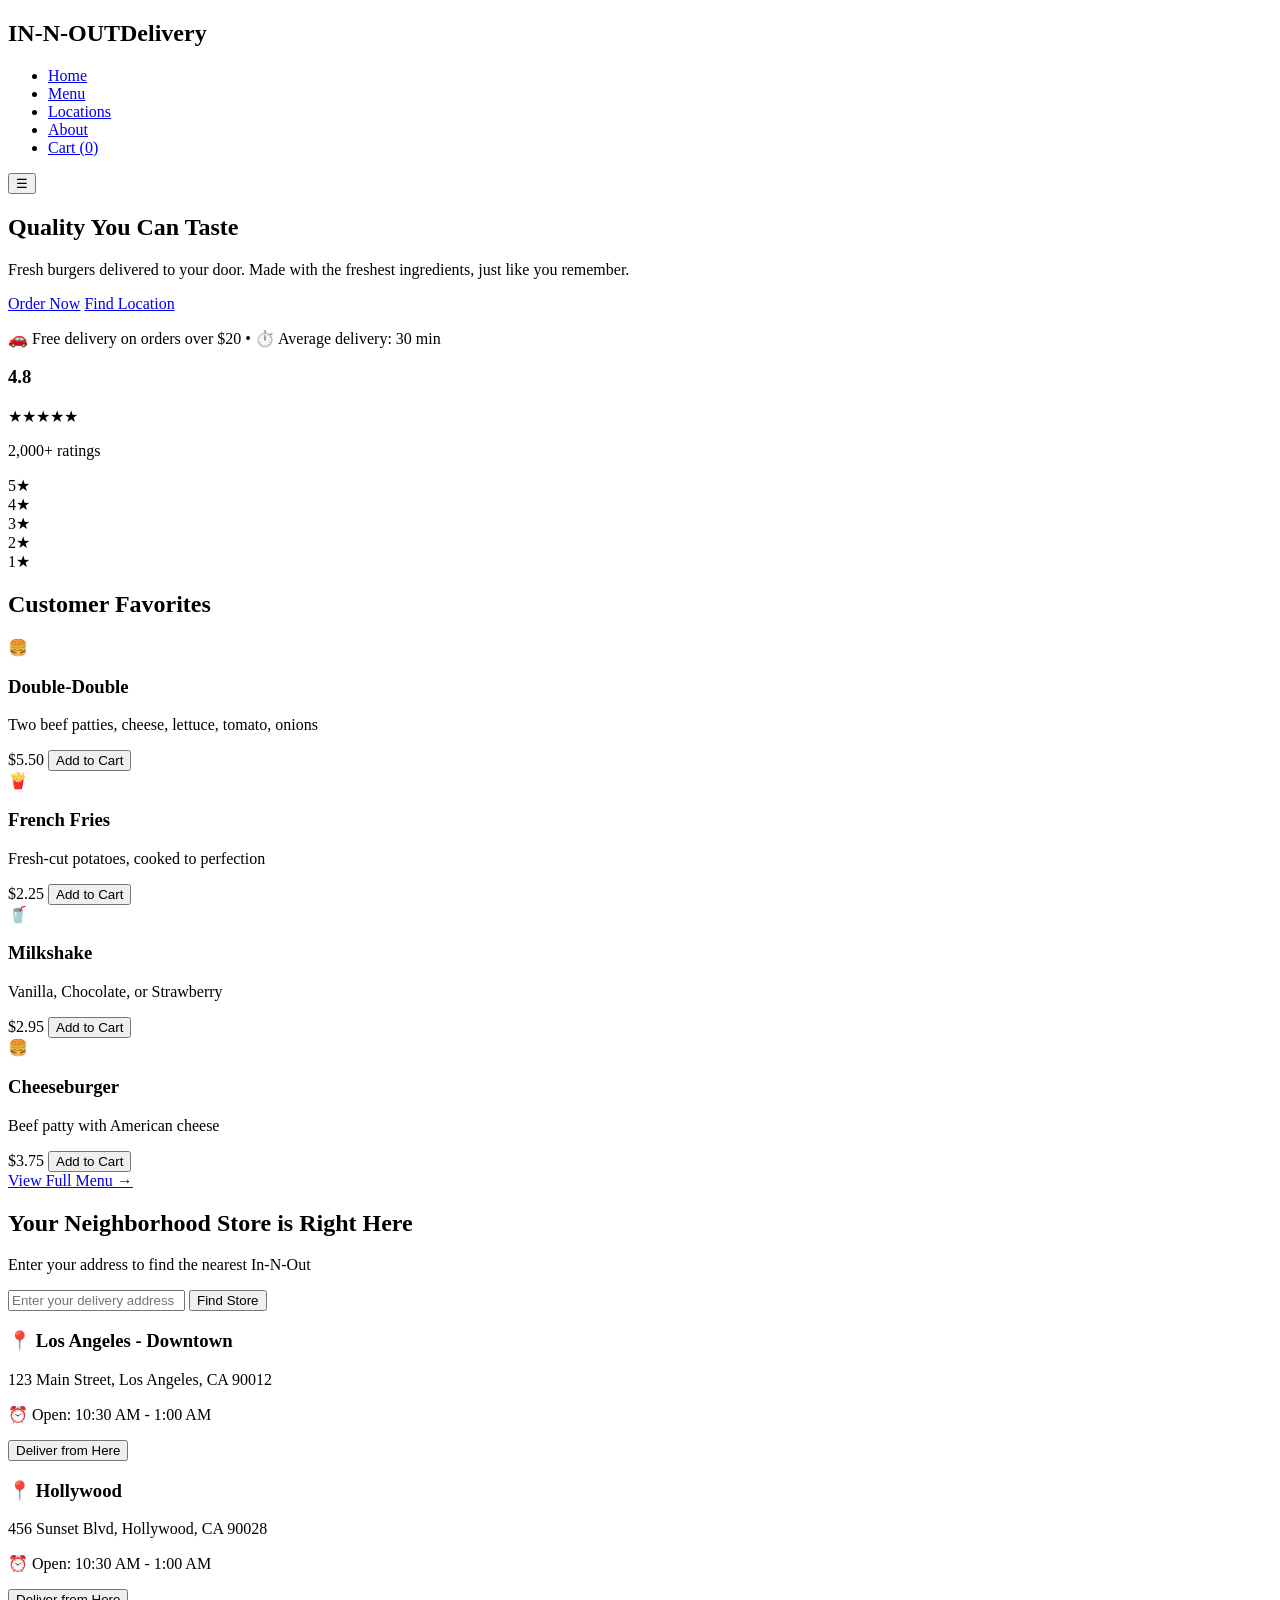
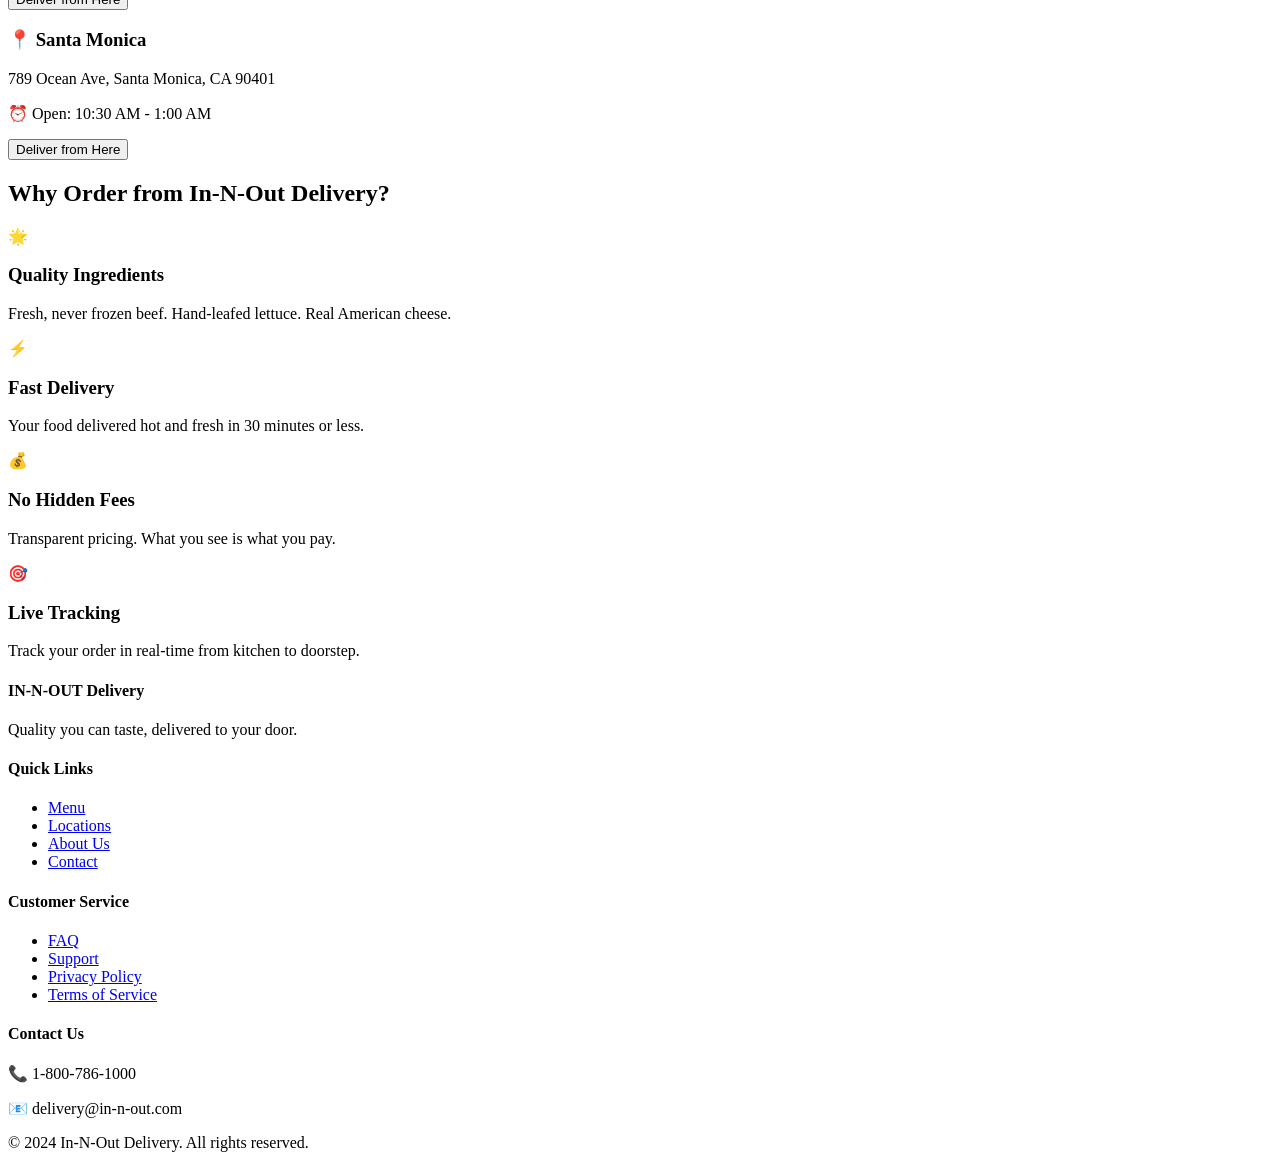
==== index.html @ 762451ea "Create index.html" ====
<!DOCTYPE html>
<html lang="en">
<head>
    <meta charset="UTF-8">
    <meta name="viewport" content="width=device-width, initial-scale=1.0">
    <title>In-N-Out Delivery - Fresh Food Delivered</title>
    <link rel="stylesheet" href="css/style.css">
</head>
<body>
    <!-- Header -->
    <header>
        <nav class="navbar">
            <div class="container">
                <div class="logo">
                    <h1>IN-N-OUT<span class="delivery-text">Delivery</span></h1>
                </div>
                <ul class="nav-links">
                    <li><a href="index.html">Home</a></li>
                    <li><a href="menu.html">Menu</a></li>
                    <li><a href="#locations">Locations</a></li>
                    <li><a href="#about">About</a></li>
                    <li><a href="cart.html" class="cart-btn">Cart (<span id="cart-count">0</span>)</a></li>
                </ul>
                <button class="mobile-menu-btn">☰</button>
            </div>
        </nav>
    </header>

    <!-- Hero Section -->
    <section class="hero">
        <div class="container">
            <div class="hero-content">
                <h2 class="hero-title">Quality You Can <span class="highlight">Taste</span></h2>
                <p class="hero-subtitle">Fresh burgers delivered to your door. Made with the freshest ingredients, just like you remember.</p>
                <div class="hero-buttons">
                    <a href="menu.html" class="btn btn-primary">Order Now</a>
                    <a href="#locations" class="btn btn-secondary">Find Location</a>
                </div>
                <div class="delivery-info">
                    <p>🚗 Free delivery on orders over $20 • ⏱️ Average delivery: 30 min</p>
                </div>
            </div>
        </div>
    </section>

    <!-- Rating Section -->
    <section class="rating-section">
        <div class="container">
            <div class="rating-card">
                <div class="rating-score">
                    <h3>4.8</h3>
                    <div class="stars">★★★★★</div>
                    <p>2,000+ ratings</p>
                </div>
                <div class="rating-bars">
                    <div class="bar-item">
                        <span>5★</span>
                        <div class="bar"><div class="fill" style="width: 85%"></div></div>
                    </div>
                    <div class="bar-item">
                        <span>4★</span>
                        <div class="bar"><div class="fill" style="width: 10%"></div></div>
                    </div>
                    <div class="bar-item">
                        <span>3★</span>
                        <div class="bar"><div class="fill" style="width: 3%"></div></div>
                    </div>
                    <div class="bar-item">
                        <span>2★</span>
                        <div class="bar"><div class="fill" style="width: 1%"></div></div>
                    </div>
                    <div class="bar-item">
                        <span>1★</span>
                        <div class="bar"><div class="fill" style="width: 1%"></div></div>
                    </div>
                </div>
            </div>
        </div>
    </section>

    <!-- Popular Items -->
    <section class="popular-items">
        <div class="container">
            <h2>Customer Favorites</h2>
            <div class="items-grid">
                <div class="item-card">
                    <div class="item-image">🍔</div>
                    <h3>Double-Double</h3>
                    <p>Two beef patties, cheese, lettuce, tomato, onions</p>
                    <div class="item-footer">
                        <span class="price">$5.50</span>
                        <button class="add-btn" onclick="addToCart('Double-Double', 5.50)">Add to Cart</button>
                    </div>
                </div>
                <div class="item-card">
                    <div class="item-image">🍟</div>
                    <h3>French Fries</h3>
                    <p>Fresh-cut potatoes, cooked to perfection</p>
                    <div class="item-footer">
                        <span class="price">$2.25</span>
                        <button class="add-btn" onclick="addToCart('French Fries', 2.25)">Add to Cart</button>
                    </div>
                </div>
                <div class="item-card">
                    <div class="item-image">🥤</div>
                    <h3>Milkshake</h3>
                    <p>Vanilla, Chocolate, or Strawberry</p>
                    <div class="item-footer">
                        <span class="price">$2.95</span>
                        <button class="add-btn" onclick="addToCart('Milkshake', 2.95)">Add to Cart</button>
                    </div>
                </div>
                <div class="item-card">
                    <div class="item-image">🍔</div>
                    <h3>Cheeseburger</h3>
                    <p>Beef patty with American cheese</p>
                    <div class="item-footer">
                        <span class="price">$3.75</span>
                        <button class="add-btn" onclick="addToCart('Cheeseburger', 3.75)">Add to Cart</button>
                    </div>
                </div>
            </div>
            <div class="view-all">
                <a href="menu.html" class="btn btn-secondary">View Full Menu →</a>
            </div>
        </div>
    </section>

    <!-- Locations Section -->
    <section id="locations" class="locations-section">
        <div class="container">
            <h2>Your Neighborhood Store is Right Here</h2>
            <p class="section-subtitle">Enter your address to find the nearest In-N-Out</p>
            <div class="location-search">
                <input type="text" placeholder="Enter your delivery address" class="location-input">
                <button class="btn btn-primary">Find Store</button>
            </div>
            <div class="location-grid">
                <div class="location-card">
                    <h3>📍 Los Angeles - Downtown</h3>
                    <p>123 Main Street, Los Angeles, CA 90012</p>
                    <p>⏰ Open: 10:30 AM - 1:00 AM</p>
                    <button class="btn-outline">Deliver from Here</button>
                </div>
                <div class="location-card">
                    <h3>📍 Hollywood</h3>
                    <p>456 Sunset Blvd, Hollywood, CA 90028</p>
                    <p>⏰ Open: 10:30 AM - 1:00 AM</p>
                    <button class="btn-outline">Deliver from Here</button>
                </div>
                <div class="location-card">
                    <h3>📍 Santa Monica</h3>
                    <p>789 Ocean Ave, Santa Monica, CA 90401</p>
                    <p>⏰ Open: 10:30 AM - 1:00 AM</p>
                    <button class="btn-outline">Deliver from Here</button>
                </div>
            </div>
        </div>
    </section>

    <!-- Why Choose Us -->
    <section class="why-section">
        <div class="container">
            <h2>Why Order from In-N-Out Delivery?</h2>
            <div class="features-grid">
                <div class="feature">
                    <div class="feature-icon">🌟</div>
                    <h3>Quality Ingredients</h3>
                    <p>Fresh, never frozen beef. Hand-leafed lettuce. Real American cheese.</p>
                </div>
                <div class="feature">
                    <div class="feature-icon">⚡</div>
                    <h3>Fast Delivery</h3>
                    <p>Your food delivered hot and fresh in 30 minutes or less.</p>
                </div>
                <div class="feature">
                    <div class="feature-icon">💰</div>
                    <h3>No Hidden Fees</h3>
                    <p>Transparent pricing. What you see is what you pay.</p>
                </div>
                <div class="feature">
                    <div class="feature-icon">🎯</div>
                    <h3>Live Tracking</h3>
                    <p>Track your order in real-time from kitchen to doorstep.</p>
                </div>
            </div>
        </div>
    </section>

    <!-- Footer -->
    <footer>
        <div class="container">
            <div class="footer-content">
                <div class="footer-section">
                    <h4>IN-N-OUT Delivery</h4>
                    <p>Quality you can taste, delivered to your door.</p>
                </div>
                <div class="footer-section">
                    <h4>Quick Links</h4>
                    <ul>
                        <li><a href="menu.html">Menu</a></li>
                        <li><a href="#locations">Locations</a></li>
                        <li><a href="#about">About Us</a></li>
                        <li><a href="#contact">Contact</a></li>
                    </ul>
                </div>
                <div class="footer-section">
                    <h4>Customer Service</h4>
                    <ul>
                        <li><a href="#faq">FAQ</a></li>
                        <li><a href="#support">Support</a></li>
                        <li><a href="#privacy">Privacy Policy</a></li>
                        <li><a href="#terms">Terms of Service</a></li>
                    </ul>
                </div>
                <div class="footer-section">
                    <h4>Contact Us</h4>
                    <p>📞 1-800-786-1000</p>
                    <p>📧 delivery@in-n-out.com</p>
                </div>
            </div>
            <div class="footer-bottom">
                <p>&copy; 2024 In-N-Out Delivery. All rights reserved.</p>
            </div>
        </div>
    </footer>

    <script src="js/script.js"></script>
</body>
</html>
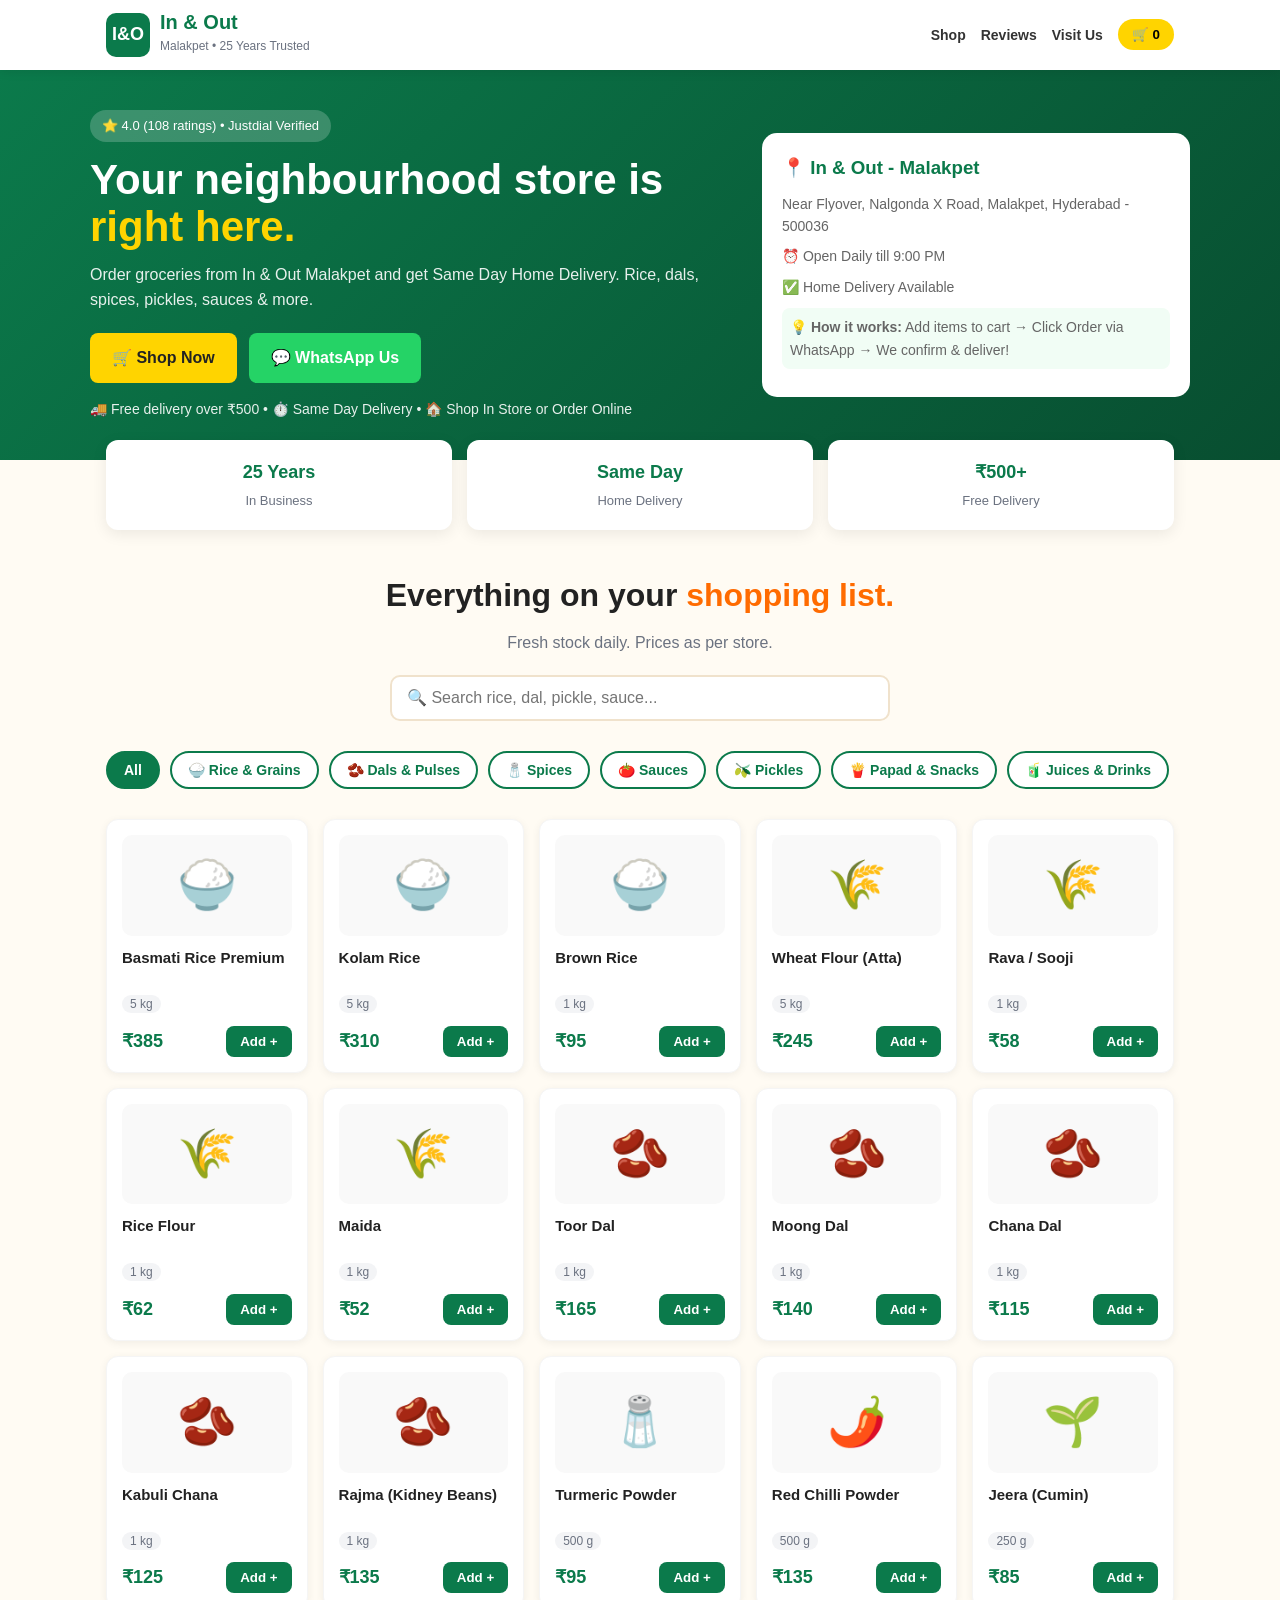
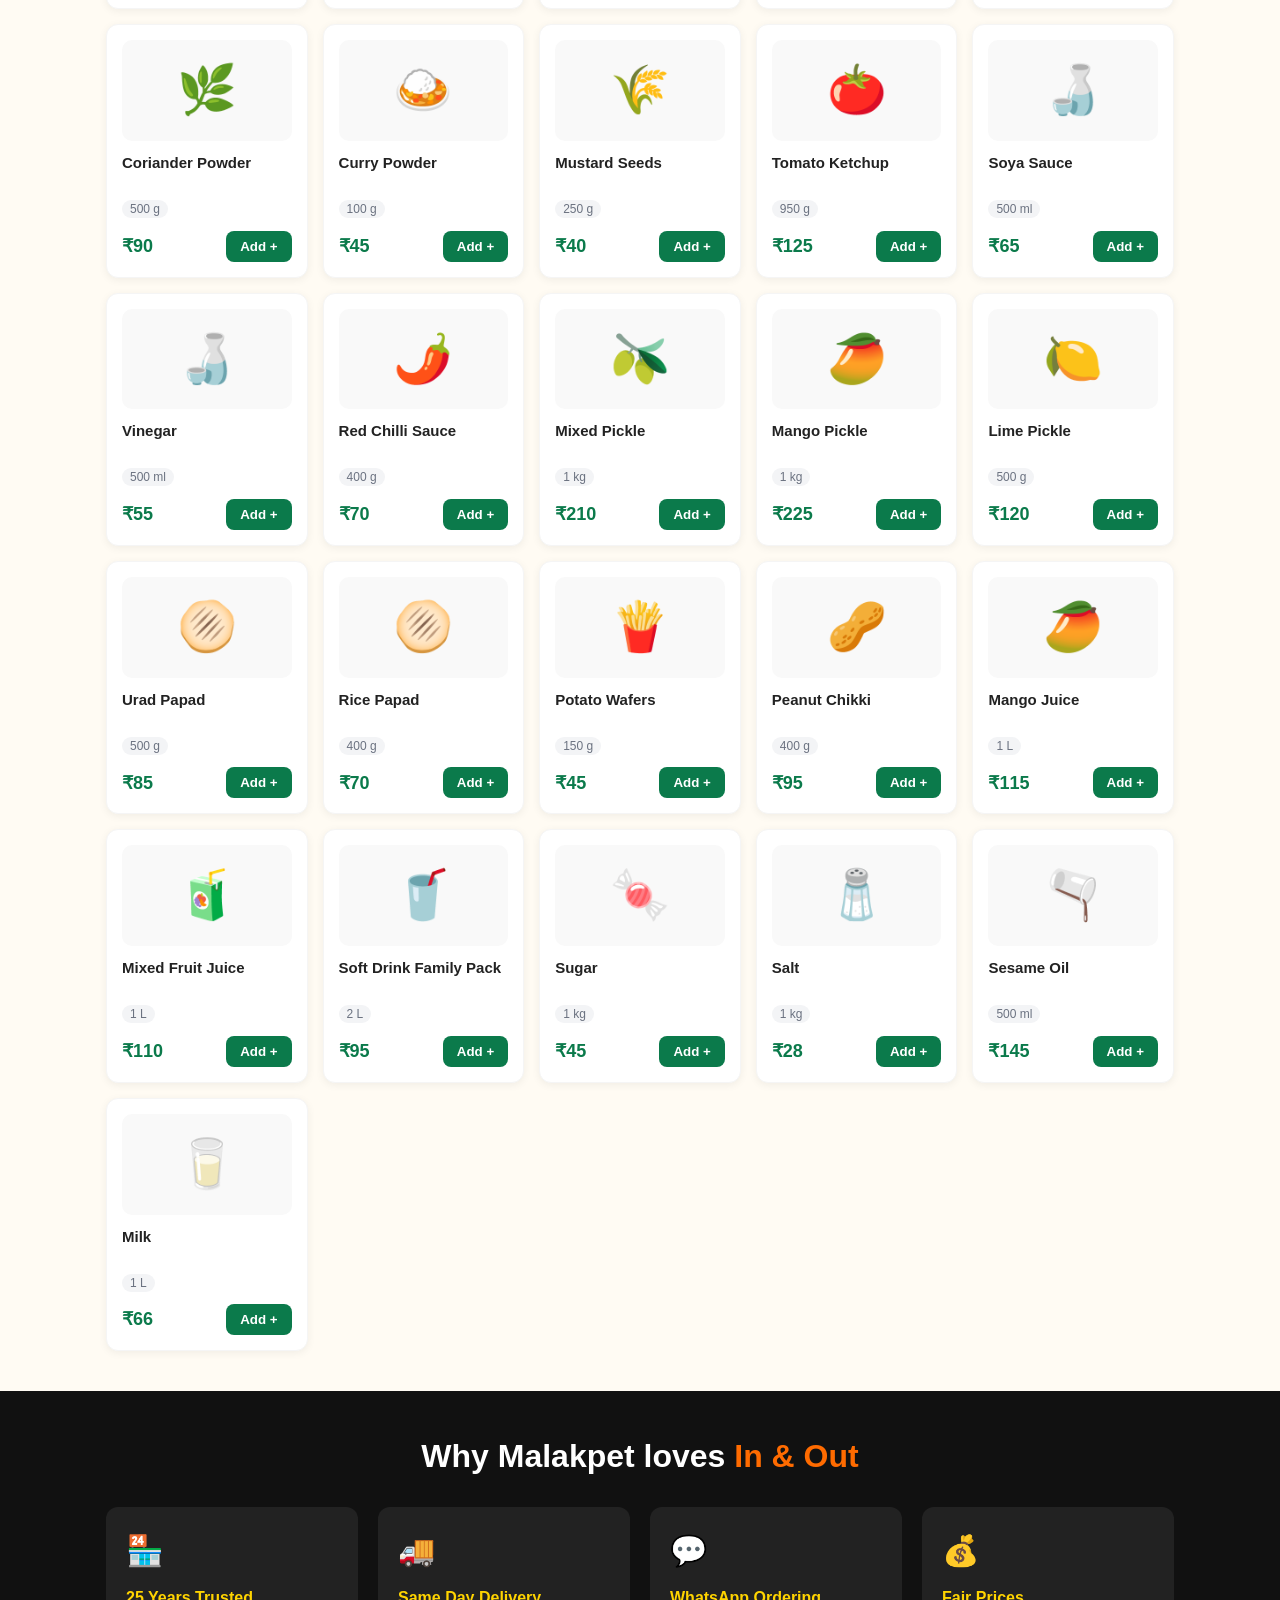
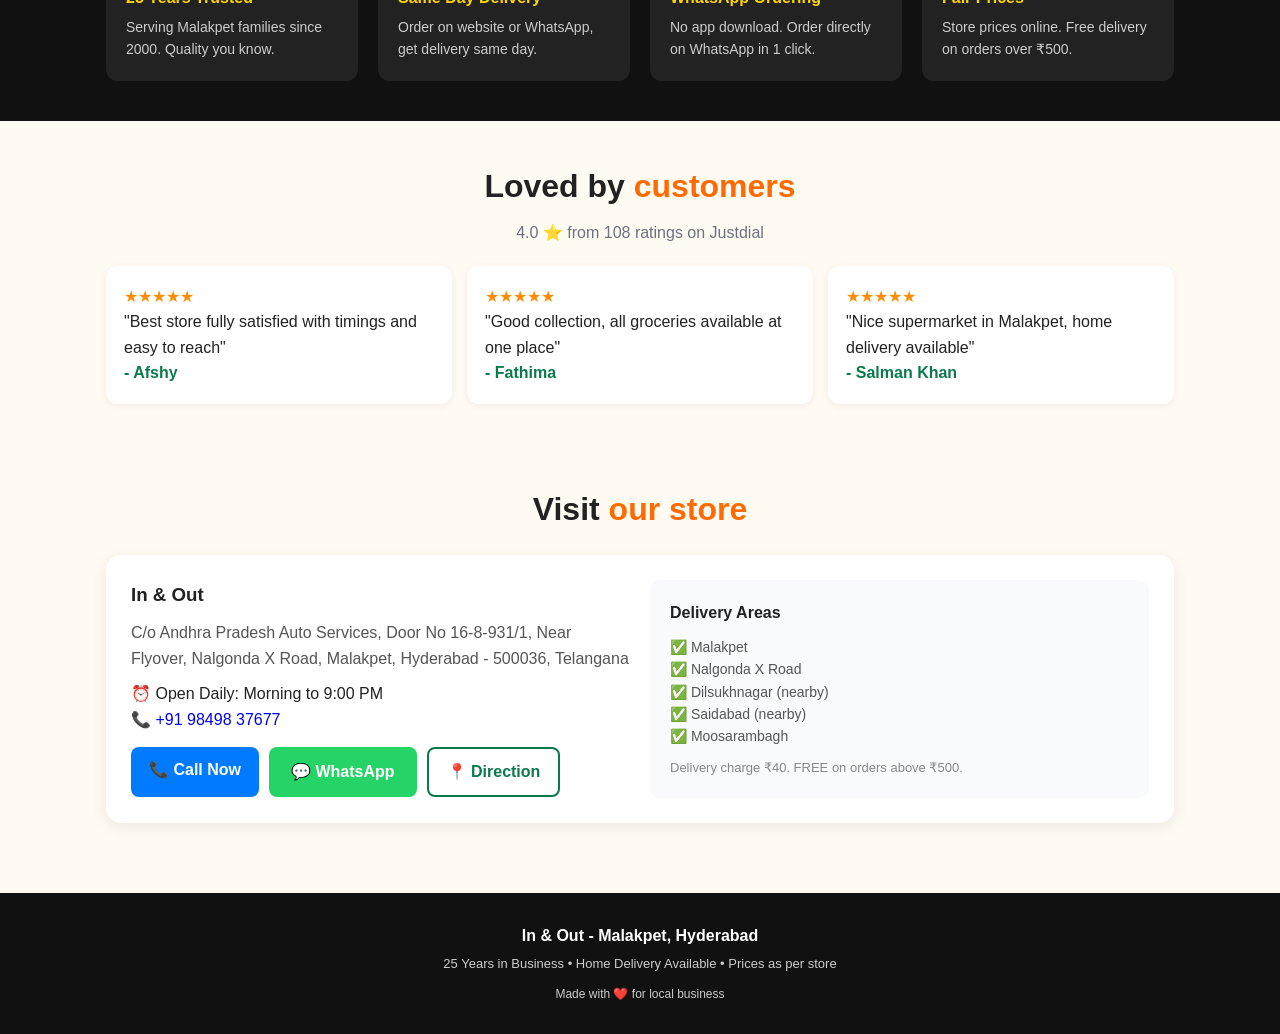
==== commit bea553ba: "Update index.html" ====
--- a/index.html
+++ b/index.html
@@ -1,230 +1,345 @@
 <!DOCTYPE html>
 <html lang="en">
 <head>
-    <meta charset="UTF-8">
-    <meta name="viewport" content="width=device-width, initial-scale=1.0">
-    <title>In-N-Out Delivery - Fresh Food Delivered</title>
-    <link rel="stylesheet" href="css/style.css">
+<meta charset="UTF-8" />
+<meta name="viewport" content="width=device-width, initial-scale=1.0"/>
+<title>In & Out | Malakpet Hyderabad - Grocery Home Delivery</title>
+<meta name="description" content="In & Out Malakpet - 25 Years Trusted Supermarket. Order Rice, Dals, Spices, Pickles online with Same Day Home Delivery."/>
+<style>
+:root{--green:#0B7A4B;--dark:#084e30;--orange:#FF6B00;--bg:#FFFBF3;--muted:#6b7280;--border:#f0e2cc}
+*{margin:0;padding:0;box-sizing:border-box}
+body{font-family:-apple-system,BlinkMacSystemFont,'Segoe UI',Roboto,Arial,sans-serif;background:var(--bg);color:#222;line-height:1.6}
+a{text-decoration:none}
+header{background:#fff;position:sticky;top:0;z-index:100;box-shadow:0 2px 10px rgba(0,0,0,0.08)}
+.nav{max-width:1100px;margin:auto;padding:12px 16px;display:flex;justify-content:space-between;align-items:center}
+.logo{display:flex;align-items:center;gap:10px}
+.logo-icon{background:var(--green);color:#fff;font-weight:800;width:44px;height:44px;border-radius:10px;display:flex;align-items:center;justify-content:center;font-size:18px}
+.logo h1{font-size:20px;color:var(--green);line-height:1}
+.logo span{font-size:12px;color:var(--muted)}
+.nav-links{display:flex;gap:15px;align-items:center}
+.nav-links a{color:#333;font-weight:600;font-size:14px}
+.cart-top-btn{background:#FFD400;border:none;padding:8px 14px;border-radius:20px;font-weight:700;cursor:pointer}
+.hero{background:linear-gradient(135deg,#0B7A4B 0%,#084e30 100%);color:#fff;padding:40px 16px}
+.hero-inner{max-width:1100px;margin:auto;display:grid;grid-template-columns:1.2fr .8fr;gap:30px;align-items:center}
+.badge{background:rgba(255,255,255,0.2);display:inline-block;padding:6px 12px;border-radius:20px;font-size:13px;margin-bottom:15px}
+.hero h2{font-size:42px;line-height:1.1;margin-bottom:12px}
+.hero h2 span{color:#FFD400}
+.hero p{opacity:0.9;margin-bottom:20px}
+.hero-btns{display:flex;gap:12px;flex-wrap:wrap;margin-bottom:15px}
+.btn-primary{background:#FFD400;color:#222;padding:12px 22px;border-radius:8px;font-weight:800}
+.btn-whatsapp{background:#25D366;color:#fff;padding:12px 22px;border-radius:8px;font-weight:800}
+.hero-info{font-size:14px;opacity:0.9}
+.hero-card{background:#fff;color:#222;border-radius:15px;padding:20px}
+.hero-card h3{color:var(--green);margin-bottom:10px}
+.hero-card p{font-size:14px;color:#555;margin-bottom:8px}
+.trust{max-width:1100px;margin:-20px auto 0;padding:0 16px;display:grid;grid-template-columns:repeat(3,1fr);gap:15px;position:relative;z-index:2}
+.trust-card{background:#fff;border-radius:12px;padding:18px;text-align:center;box-shadow:0 4px 15px rgba(0,0,0,0.08)}
+.trust-card b{display:block;font-size:18px;color:var(--green)}
+.trust-card span{font-size:13px;color:var(--muted)}
+section{max-width:1100px;margin:auto;padding:40px 16px}
+.shop h2,.sec-title{font-size:32px;text-align:center;margin-bottom:8px}
+.shop h2 span,.sec-title span{color:var(--orange)}
+.sub{text-align:center;color:var(--muted);margin-bottom:20px}
+.search-box{max-width:500px;margin:0 auto 20px;display:flex}
+.search-box input{flex:1;padding:12px 15px;border:2px solid var(--border);border-radius:10px;font-size:16px;outline:none}
+.search-box input:focus{border-color:var(--green)}
+.cat-pills{display:flex;gap:10px;overflow-x:auto;padding:10px 0;margin-bottom:20px}
+.pill{white-space:nowrap;padding:9px 16px;border:2px solid var(--green);background:#fff;color:var(--green);border-radius:25px;font-weight:700;font-size:14px;cursor:pointer}
+.pill.active,.pill:hover{background:var(--green);color:#fff}
+#product-grid{display:grid;grid-template-columns:repeat(auto-fill,minmax(200px,1fr));gap:15px}
+.product{background:#fff;border-radius:12px;padding:15px;box-shadow:0 2px 8px rgba(0,0,0,0.06);border:1px solid #f5f5f5}
+.p-emoji{font-size:48px;text-align:center;background:#f9f9f9;border-radius:10px;padding:12px;margin-bottom:10px}
+.product h4{font-size:15px;min-height:44px}
+.p-unit{font-size:12px;color:var(--muted);background:#f3f4f6;padding:2px 8px;border-radius:10px}
+.p-row{display:flex;justify-content:space-between;align-items:center;margin-top:10px}
+.p-price{font-size:18px;font-weight:800;color:var(--green)}
+.add-btn{background:var(--green);color:#fff;border:none;padding:8px 14px;border-radius:8px;font-weight:700;cursor:pointer}
+.qty-box{display:flex;align-items:center;gap:8px;background:#f0fdf4;border:1px solid var(--green);border-radius:8px;padding:4px}
+.qty-box button{background:var(--green);color:#fff;border:none;width:26px;height:26px;border-radius:6px;font-weight:800;cursor:pointer}
+.why{background:#111;color:#fff;max-width:100%}
+.why-inner{max-width:1100px;margin:auto;padding:40px 16px}
+.why-grid{display:grid;grid-template-columns:repeat(auto-fit,minmax(220px,1fr));gap:20px;margin-top:25px}
+.why-card{background:#222;border-radius:12px;padding:20px}
+.why-card h4{color:#FFD400;margin:10px 0 5px}
+.why-card p{font-size:14px;color:#ccc}
+.reviews-grid{display:grid;grid-template-columns:repeat(auto-fit,minmax(250px,1fr));gap:15px;margin-top:20px}
+.review{background:#fff;border-radius:12px;padding:18px;box-shadow:0 2px 8px rgba(0,0,0,0.06)}
+.review b{color:var(--green)}
+.stars{color:#FF8C00}
+.visit-box{background:#fff;border-radius:15px;padding:25px;box-shadow:0 4px 15px rgba(0,0,0,0.08);display:grid;grid-template-columns:1fr 1fr;gap:20px}
+.visit-btns{display:flex;gap:10px;flex-wrap:wrap;margin-top:15px}
+.btn-call{background:#007bff;color:#fff;padding:10px 18px;border-radius:8px;font-weight:700}
+.btn-dir{background:#fff;border:2px solid var(--green);color:var(--green);padding:10px 18px;border-radius:8px;font-weight:700}
+footer{background:#111;color:#ccc;padding:30px 16px;text-align:center;margin-top:30px}
+#cart-bar{position:fixed;bottom:15px;left:15px;right:15px;max-width:600px;margin:auto;background:var(--orange);color:#fff;padding:14px 20px;border-radius:12px;display:none;justify-content:space-between;align-items:center;font-weight:800;box-shadow:0 6px 20px rgba(0,0,0,0.3);cursor:pointer;z-index:200}
+#cart-overlay{display:none;position:fixed;top:0;left:0;right:0;bottom:0;background:rgba(0,0,0,0.6);z-index:300;justify-content:center;align-items:center;padding:15px}
+.cart-modal{background:#fff;border-radius:15px;max-width:500px;width:100%;max-height:90vh;overflow-y:auto;padding:20px}
+.cart-modal h3{display:flex;justify-content:space-between;align-items:center;margin-bottom:15px}
+.close-btn{background:#f3f4f6;border:none;width:30px;height:30px;border-radius:50%;cursor:pointer;font-size:16px}
+#free-del-msg{background:#fef3c7;padding:10px;border-radius:8px;font-size:14px;margin-bottom:15px;text-align:center}
+.cart-item{display:flex;justify-content:space-between;align-items:center;padding:10px 0;border-bottom:1px solid #f0f0f0;font-size:14px}
+.cart-form{margin-top:15px}
+.cart-form input,.cart-form textarea,.cart-form select{width:100%;padding:10px;border:2px solid #e5e7eb;border-radius:8px;margin-bottom:10px;font-size:14px;font-family:inherit}
+.totals{margin:15px 0;font-size:15px}
+.totals div{display:flex;justify-content:space-between;margin-bottom:5px}
+.total-big{font-size:20px;font-weight:800;color:var(--green)}
+.order-btn{background:#25D366;color:#fff;border:none;width:100%;padding:15px;border-radius:10px;font-size:17px;font-weight:800;cursor:pointer}
+#toast{position:fixed;top:20px;right:20px;background:#0B7A4B;color:#fff;padding:12px 20px;border-radius:8px;display:none;z-index:500;font-weight:600}
+.no-result{text-align:center;color:var(--muted);grid-column:1/-1;padding:30px}
+@media(max-width:768px){.hero-inner{grid-template-columns:1fr}.hero h2{font-size:30px}.trust{grid-template-columns:1fr 1fr 1fr;gap:8px}.trust-card{padding:12px 8px}.trust-card b{font-size:14px}#product-grid{grid-template-columns:1fr 1fr}.nav-links a{display:none}.visit-box{grid-template-columns:1fr}.shop h2{font-size:24px}}
+</style>
 </head>
 <body>
-    <!-- Header -->
-    <header>
-        <nav class="navbar">
-            <div class="container">
-                <div class="logo">
-                    <h1>IN-N-OUT<span class="delivery-text">Delivery</span></h1>
-                </div>
-                <ul class="nav-links">
-                    <li><a href="index.html">Home</a></li>
-                    <li><a href="menu.html">Menu</a></li>
-                    <li><a href="#locations">Locations</a></li>
-                    <li><a href="#about">About</a></li>
-                    <li><a href="cart.html" class="cart-btn">Cart (<span id="cart-count">0</span>)</a></li>
-                </ul>
-                <button class="mobile-menu-btn">☰</button>
-            </div>
-        </nav>
-    </header>
-
-    <!-- Hero Section -->
-    <section class="hero">
-        <div class="container">
-            <div class="hero-content">
-                <h2 class="hero-title">Quality You Can <span class="highlight">Taste</span></h2>
-                <p class="hero-subtitle">Fresh burgers delivered to your door. Made with the freshest ingredients, just like you remember.</p>
-                <div class="hero-buttons">
-                    <a href="menu.html" class="btn btn-primary">Order Now</a>
-                    <a href="#locations" class="btn btn-secondary">Find Location</a>
-                </div>
-                <div class="delivery-info">
-                    <p>🚗 Free delivery on orders over $20 • ⏱️ Average delivery: 30 min</p>
-                </div>
-            </div>
-        </div>
-    </section>
-
-    <!-- Rating Section -->
-    <section class="rating-section">
-        <div class="container">
-            <div class="rating-card">
-                <div class="rating-score">
-                    <h3>4.8</h3>
-                    <div class="stars">★★★★★</div>
-                    <p>2,000+ ratings</p>
-                </div>
-                <div class="rating-bars">
-                    <div class="bar-item">
-                        <span>5★</span>
-                        <div class="bar"><div class="fill" style="width: 85%"></div></div>
-                    </div>
-                    <div class="bar-item">
-                        <span>4★</span>
-                        <div class="bar"><div class="fill" style="width: 10%"></div></div>
-                    </div>
-                    <div class="bar-item">
-                        <span>3★</span>
-                        <div class="bar"><div class="fill" style="width: 3%"></div></div>
-                    </div>
-                    <div class="bar-item">
-                        <span>2★</span>
-                        <div class="bar"><div class="fill" style="width: 1%"></div></div>
-                    </div>
-                    <div class="bar-item">
-                        <span>1★</span>
-                        <div class="bar"><div class="fill" style="width: 1%"></div></div>
-                    </div>
-                </div>
-            </div>
-        </div>
-    </section>
-
-    <!-- Popular Items -->
-    <section class="popular-items">
-        <div class="container">
-            <h2>Customer Favorites</h2>
-            <div class="items-grid">
-                <div class="item-card">
-                    <div class="item-image">🍔</div>
-                    <h3>Double-Double</h3>
-                    <p>Two beef patties, cheese, lettuce, tomato, onions</p>
-                    <div class="item-footer">
-                        <span class="price">$5.50</span>
-                        <button class="add-btn" onclick="addToCart('Double-Double', 5.50)">Add to Cart</button>
-                    </div>
-                </div>
-                <div class="item-card">
-                    <div class="item-image">🍟</div>
-                    <h3>French Fries</h3>
-                    <p>Fresh-cut potatoes, cooked to perfection</p>
-                    <div class="item-footer">
-                        <span class="price">$2.25</span>
-                        <button class="add-btn" onclick="addToCart('French Fries', 2.25)">Add to Cart</button>
-                    </div>
-                </div>
-                <div class="item-card">
-                    <div class="item-image">🥤</div>
-                    <h3>Milkshake</h3>
-                    <p>Vanilla, Chocolate, or Strawberry</p>
-                    <div class="item-footer">
-                        <span class="price">$2.95</span>
-                        <button class="add-btn" onclick="addToCart('Milkshake', 2.95)">Add to Cart</button>
-                    </div>
-                </div>
-                <div class="item-card">
-                    <div class="item-image">🍔</div>
-                    <h3>Cheeseburger</h3>
-                    <p>Beef patty with American cheese</p>
-                    <div class="item-footer">
-                        <span class="price">$3.75</span>
-                        <button class="add-btn" onclick="addToCart('Cheeseburger', 3.75)">Add to Cart</button>
-                    </div>
-                </div>
-            </div>
-            <div class="view-all">
-                <a href="menu.html" class="btn btn-secondary">View Full Menu →</a>
-            </div>
-        </div>
-    </section>
-
-    <!-- Locations Section -->
-    <section id="locations" class="locations-section">
-        <div class="container">
-            <h2>Your Neighborhood Store is Right Here</h2>
-            <p class="section-subtitle">Enter your address to find the nearest In-N-Out</p>
-            <div class="location-search">
-                <input type="text" placeholder="Enter your delivery address" class="location-input">
-                <button class="btn btn-primary">Find Store</button>
-            </div>
-            <div class="location-grid">
-                <div class="location-card">
-                    <h3>📍 Los Angeles - Downtown</h3>
-                    <p>123 Main Street, Los Angeles, CA 90012</p>
-                    <p>⏰ Open: 10:30 AM - 1:00 AM</p>
-                    <button class="btn-outline">Deliver from Here</button>
-                </div>
-                <div class="location-card">
-                    <h3>📍 Hollywood</h3>
-                    <p>456 Sunset Blvd, Hollywood, CA 90028</p>
-                    <p>⏰ Open: 10:30 AM - 1:00 AM</p>
-                    <button class="btn-outline">Deliver from Here</button>
-                </div>
-                <div class="location-card">
-                    <h3>📍 Santa Monica</h3>
-                    <p>789 Ocean Ave, Santa Monica, CA 90401</p>
-                    <p>⏰ Open: 10:30 AM - 1:00 AM</p>
-                    <button class="btn-outline">Deliver from Here</button>
-                </div>
-            </div>
-        </div>
-    </section>
-
-    <!-- Why Choose Us -->
-    <section class="why-section">
-        <div class="container">
-            <h2>Why Order from In-N-Out Delivery?</h2>
-            <div class="features-grid">
-                <div class="feature">
-                    <div class="feature-icon">🌟</div>
-                    <h3>Quality Ingredients</h3>
-                    <p>Fresh, never frozen beef. Hand-leafed lettuce. Real American cheese.</p>
-                </div>
-                <div class="feature">
-                    <div class="feature-icon">⚡</div>
-                    <h3>Fast Delivery</h3>
-                    <p>Your food delivered hot and fresh in 30 minutes or less.</p>
-                </div>
-                <div class="feature">
-                    <div class="feature-icon">💰</div>
-                    <h3>No Hidden Fees</h3>
-                    <p>Transparent pricing. What you see is what you pay.</p>
-                </div>
-                <div class="feature">
-                    <div class="feature-icon">🎯</div>
-                    <h3>Live Tracking</h3>
-                    <p>Track your order in real-time from kitchen to doorstep.</p>
-                </div>
-            </div>
-        </div>
-    </section>
-
-    <!-- Footer -->
-    <footer>
-        <div class="container">
-            <div class="footer-content">
-                <div class="footer-section">
-                    <h4>IN-N-OUT Delivery</h4>
-                    <p>Quality you can taste, delivered to your door.</p>
-                </div>
-                <div class="footer-section">
-                    <h4>Quick Links</h4>
-                    <ul>
-                        <li><a href="menu.html">Menu</a></li>
-                        <li><a href="#locations">Locations</a></li>
-                        <li><a href="#about">About Us</a></li>
-                        <li><a href="#contact">Contact</a></li>
-                    </ul>
-                </div>
-                <div class="footer-section">
-                    <h4>Customer Service</h4>
-                    <ul>
-                        <li><a href="#faq">FAQ</a></li>
-                        <li><a href="#support">Support</a></li>
-                        <li><a href="#privacy">Privacy Policy</a></li>
-                        <li><a href="#terms">Terms of Service</a></li>
-                    </ul>
-                </div>
-                <div class="footer-section">
-                    <h4>Contact Us</h4>
-                    <p>📞 1-800-786-1000</p>
-                    <p>📧 delivery@in-n-out.com</p>
-                </div>
-            </div>
-            <div class="footer-bottom">
-                <p>&copy; 2024 In-N-Out Delivery. All rights reserved.</p>
-            </div>
-        </div>
-    </footer>
-
-    <script src="js/script.js"></script>
+
+<header>
+<div class="nav">
+<div class="logo"><div class="logo-icon">I&O</div><div><h1>In & Out</h1><span>Malakpet • 25 Years Trusted</span></div></div>
+<div class="nav-links"><a href="#shop">Shop</a><a href="#reviews">Reviews</a><a href="#visit">Visit Us</a><button class="cart-top-btn" onclick="openCart()">🛒 <span id="cart-count-top">0</span></button></div>
+</div>
+</header>
+
+<section class="hero" style="max-width:100%">
+<div class="hero-inner">
+<div class="hero-text">
+<div class="badge">⭐ 4.0 (108 ratings) • Justdial Verified</div>
+<h2>Your neighbourhood store is <span>right here.</span></h2>
+<p>Order groceries from In & Out Malakpet and get Same Day Home Delivery. Rice, dals, spices, pickles, sauces & more.</p>
+<div class="hero-btns"><a href="#shop" class="btn-primary">🛒 Shop Now</a><a href="https://wa.me/919849837677?text=Hi%20In%20%26%20Out!%20I%20want%20to%20order%20groceries" target="_blank" class="btn-whatsapp">💬 WhatsApp Us</a></div>
+<div class="hero-info">🚚 Free delivery over ₹500 • ⏱️ Same Day Delivery • 🏠 Shop In Store or Order Online</div>
+</div>
+<div class="hero-card">
+<h3>📍 In & Out - Malakpet</h3>
+<p>Near Flyover, Nalgonda X Road, Malakpet, Hyderabad - 500036</p>
+<p>⏰ Open Daily till 9:00 PM</p>
+<p>✅ Home Delivery Available</p>
+<p style="background:#f0fdf4;padding:8px;border-radius:8px;margin-top:10px">💡 <b>How it works:</b> Add items to cart → Click Order via WhatsApp → We confirm & deliver!</p>
+</div>
+</div>
+</section>
+
+<div class="trust">
+<div class="trust-card"><b>25 Years</b><span>In Business</span></div>
+<div class="trust-card"><b>Same Day</b><span>Home Delivery</span></div>
+<div class="trust-card"><b>₹500+</b><span>Free Delivery</span></div>
+</div>
+
+<section class="shop" id="shop">
+<h2>Everything on your <span>shopping list.</span></h2>
+<p class="sub">Fresh stock daily. Prices as per store.</p>
+<div class="search-box"><input type="text" id="search" placeholder="🔍 Search rice, dal, pickle, sauce..."/></div>
+<div class="cat-pills" id="pills">
+<button class="pill active" onclick="setCat('all',this)">All</button>
+<button class="pill" onclick="setCat('rice',this)">🍚 Rice & Grains</button>
+<button class="pill" onclick="setCat('dal',this)">🫘 Dals & Pulses</button>
+<button class="pill" onclick="setCat('spice',this)">🧂 Spices</button>
+<button class="pill" onclick="setCat('sauce',this)">🍅 Sauces</button>
+<button class="pill" onclick="setCat('pickle',this)">🫒 Pickles</button>
+<button class="pill" onclick="setCat('papad',this)">🍟 Papad & Snacks</button>
+<button class="pill" onclick="setCat('beverage',this)">🧃 Juices & Drinks</button>
+<button class="pill" onclick="setCat('essential',this)">🏠 Essentials</button>
+</div>
+<div id="product-grid"></div>
+</section>
+
+<div class="why"><div class="why-inner">
+<h2 class="sec-title" style="color:#fff">Why Malakpet loves <span>In & Out</span></h2>
+<div class="why-grid">
+<div class="why-card"><div style="font-size:30px">🏪</div><h4>25 Years Trusted</h4><p>Serving Malakpet families since 2000. Quality you know.</p></div>
+<div class="why-card"><div style="font-size:30px">🚚</div><h4>Same Day Delivery</h4><p>Order on website or WhatsApp, get delivery same day.</p></div>
+<div class="why-card"><div style="font-size:30px">💬</div><h4>WhatsApp Ordering</h4><p>No app download. Order directly on WhatsApp in 1 click.</p></div>
+<div class="why-card"><div style="font-size:30px">💰</div><h4>Fair Prices</h4><p>Store prices online. Free delivery on orders over ₹500.</p></div>
+</div>
+</div></div>
+
+<section id="reviews">
+<h2 class="sec-title">Loved by <span>customers</span></h2>
+<p class="sub">4.0 ⭐ from 108 ratings on Justdial</p>
+<div class="reviews-grid">
+<div class="review"><div class="stars">★★★★★</div><p>"Best store fully satisfied with timings and easy to reach"</p><b>- Afshy</b></div>
+<div class="review"><div class="stars">★★★★★</div><p>"Good collection, all groceries available at one place"</p><b>- Fathima</b></div>
+<div class="review"><div class="stars">★★★★★</div><p>"Nice supermarket in Malakpet, home delivery available"</p><b>- Salman Khan</b></div>
+</div>
+</section>
+
+<section id="visit">
+<h2 class="sec-title">Visit <span>our store</span></h2>
+<div class="visit-box" style="margin-top:20px">
+<div>
+<h3>In & Out</h3>
+<p style="color:#555;margin:10px 0">C/o Andhra Pradesh Auto Services, Door No 16-8-931/1, Near Flyover, Nalgonda X Road, Malakpet, Hyderabad - 500036, Telangana</p>
+<p>⏰ Open Daily: Morning to 9:00 PM</p>
+<p>📞 <a href="tel:+919849837677">+91 98498 37677</a></p>
+<div class="visit-btns">
+<a class="btn-call" href="tel:+919849837677">📞 Call Now</a>
+<a class="btn-whatsapp" href="https://wa.me/919849837677" target="_blank">💬 WhatsApp</a>
+<a class="btn-dir" href="https://www.google.com/maps/search/?api=1&query=In+%26+Out+Malakpet+Hyderabad" target="_blank">📍 Direction</a>
+</div>
+</div>
+<div style="background:#f9fafb;border-radius:10px;padding:20px">
+<h4>Delivery Areas</h4>
+<p style="font-size:14px;color:#555;margin-top:10px">✅ Malakpet<br>✅ Nalgonda X Road<br>✅ Dilsukhnagar (nearby)<br>✅ Saidabad (nearby)<br>✅ Moosarambagh</p>
+<p style="font-size:13px;color:#888;margin-top:10px">Delivery charge ₹40. FREE on orders above ₹500.</p>
+</div>
+</div>
+</section>
+
+<footer>
+<p><b style="color:#fff">In & Out - Malakpet, Hyderabad</b></p>
+<p style="font-size:13px;margin-top:5px">25 Years in Business • Home Delivery Available • Prices as per store</p>
+<p style="font-size:12px;margin-top:10px">Made with ❤️ for local business</p>
+</footer>
+
+<div id="cart-bar" onclick="openCart()">
+<span>🛒 <span id="cart-count-bar">0</span> items | ₹<span id="cart-total-bar">0</span></span>
+<span>View Cart →</span>
+</div>
+
+<div id="cart-overlay">
+<div class="cart-modal">
+<h3>Your Shopping List <button class="close-btn" onclick="closeCart()">✕</button></h3>
+<div id="free-del-msg"></div>
+<div id="cart-items"></div>
+<div class="cart-form">
+<input type="text" id="cust-name" placeholder="Your Name *"/>
+<input type="tel" id="cust-phone" placeholder="Phone Number (10 digits) *"/>
+<textarea id="cust-address" placeholder="Full Delivery Address with Landmark *" rows="2"></textarea>
+<select id="pay-method"><option value="Cash on Delivery">💵 Cash on Delivery</option><option value="UPI">📱 UPI (GPay/PhonePe/Paytm)</option></select>
+</div>
+<div class="totals">
+<div><span>Subtotal:</span><span>₹<span id="ct-sub">0</span></span></div>
+<div><span>Delivery:</span><span id="ct-del">₹40</span></div>
+<div class="total-big"><span>Total:</span><span>₹<span id="ct-total">0</span></span></div>
+</div>
+<button class="order-btn" onclick="sendOrder()">📱 Order via WhatsApp</button>
+<p style="text-align:center;font-size:12px;color:#888;margin-top:8px">Order will open in WhatsApp. Just press Send!</p>
+</div>
+</div>
+
+<div id="toast"></div>
+
+<script>
+// ===== CHANGE THIS TO CLIENT'S WHATSAPP NUMBER (without +) =====
+const STORE_WHATSAPP = "919849837677";
+const FREE_LIMIT = 500;
+const DELIVERY_FEE = 40;
+
+const products = [
+{id:1,name:"Basmati Rice Premium",cat:"rice",unit:"5 kg",price:385,emoji:"🍚"},
+{id:2,name:"Kolam Rice",cat:"rice",unit:"5 kg",price:310,emoji:"🍚"},
+{id:3,name:"Brown Rice",cat:"rice",unit:"1 kg",price:95,emoji:"🍚"},
+{id:4,name:"Wheat Flour (Atta)",cat:"rice",unit:"5 kg",price:245,emoji:"🌾"},
+{id:5,name:"Rava / Sooji",cat:"rice",unit:"1 kg",price:58,emoji:"🌾"},
+{id:6,name:"Rice Flour",cat:"rice",unit:"1 kg",price:62,emoji:"🌾"},
+{id:7,name:"Maida",cat:"rice",unit:"1 kg",price:52,emoji:"🌾"},
+{id:8,name:"Toor Dal",cat:"dal",unit:"1 kg",price:165,emoji:"🫘"},
+{id:9,name:"Moong Dal",cat:"dal",unit:"1 kg",price:140,emoji:"🫘"},
+{id:10,name:"Chana Dal",cat:"dal",unit:"1 kg",price:115,emoji:"🫘"},
+{id:11,name:"Kabuli Chana",cat:"dal",unit:"1 kg",price:125,emoji:"🫘"},
+{id:12,name:"Rajma (Kidney Beans)",cat:"dal",unit:"1 kg",price:135,emoji:"🫘"},
+{id:13,name:"Turmeric Powder",cat:"spice",unit:"500 g",price:95,emoji:"🧂"},
+{id:14,name:"Red Chilli Powder",cat:"spice",unit:"500 g",price:135,emoji:"🌶️"},
+{id:15,name:"Jeera (Cumin)",cat:"spice",unit:"250 g",price:85,emoji:"🌱"},
+{id:16,name:"Coriander Powder",cat:"spice",unit:"500 g",price:90,emoji:"🌿"},
+{id:17,name:"Curry Powder",cat:"spice",unit:"100 g",price:45,emoji:"🍛"},
+{id:18,name:"Mustard Seeds",cat:"spice",unit:"250 g",price:40,emoji:"🌾"},
+{id:19,name:"Tomato Ketchup",cat:"sauce",unit:"950 g",price:125,emoji:"🍅"},
+{id:20,name:"Soya Sauce",cat:"sauce",unit:"500 ml",price:65,emoji:"🍶"},
+{id:21,name:"Vinegar",cat:"sauce",unit:"500 ml",price:55,emoji:"🍶"},
+{id:22,name:"Red Chilli Sauce",cat:"sauce",unit:"400 g",price:70,emoji:"🌶️"},
+{id:23,name:"Mixed Pickle",cat:"pickle",unit:"1 kg",price:210,emoji:"🫒"},
+{id:24,name:"Mango Pickle",cat:"pickle",unit:"1 kg",price:225,emoji:"🥭"},
+{id:25,name:"Lime Pickle",cat:"pickle",unit:"500 g",price:120,emoji:"🍋"},
+{id:26,name:"Urad Papad",cat:"papad",unit:"500 g",price:85,emoji:"🫓"},
+{id:27,name:"Rice Papad",cat:"papad",unit:"400 g",price:70,emoji:"🫓"},
+{id:28,name:"Potato Wafers",cat:"papad",unit:"150 g",price:45,emoji:"🍟"},
+{id:29,name:"Peanut Chikki",cat:"papad",unit:"400 g",price:95,emoji:"🥜"},
+{id:30,name:"Mango Juice",cat:"beverage",unit:"1 L",price:115,emoji:"🥭"},
+{id:31,name:"Mixed Fruit Juice",cat:"beverage",unit:"1 L",price:110,emoji:"🧃"},
+{id:32,name:"Soft Drink Family Pack",cat:"beverage",unit:"2 L",price:95,emoji:"🥤"},
+{id:33,name:"Sugar",cat:"essential",unit:"1 kg",price:45,emoji:"🍬"},
+{id:34,name:"Salt",cat:"essential",unit:"1 kg",price:28,emoji:"🧂"},
+{id:35,name:"Sesame Oil",cat:"essential",unit:"500 ml",price:145,emoji:"🫗"},
+{id:36,name:"Milk",cat:"essential",unit:"1 L",price:66,emoji:"🥛"},
+];
+
+let cart = JSON.parse(localStorage.getItem('inout-cart')||'{}');
+let activeCat = 'all';
+let searchTerm = '';
+
+function saveCart(){localStorage.setItem('inout-cart',JSON.stringify(cart));}
+function getCount(){return Object.values(cart).reduce((a,b)=>a+b,0);}
+function getSub(){let s=0;for(let id in cart){let p=products.find(x=>x.id==id);if(p)s+=p.price*cart[id];}return s;}
+
+function setCat(c,el){activeCat=c;document.querySelectorAll('.pill').forEach(p=>p.classList.remove('active'));el.classList.add('active');renderProducts();}
+
+function renderProducts(){
+const grid=document.getElementById('product-grid');
+let f=products.filter(p=>(activeCat==='all'||p.cat===activeCat)&&p.name.toLowerCase().includes(searchTerm));
+if(!f.length){grid.innerHTML='<p class="no-result">No products found 😕</p>';return;}
+grid.innerHTML=f.map(p=>{
+const q=cart[p.id]||0;
+const btn=q===0?`<button class="add-btn" onclick="addToCart(${p.id})">Add +</button>`:`<div class="qty-box"><button onclick="changeQty(${p.id},-1)">-</button><span>${q}</span><button onclick="changeQty(${p.id},1)">+</button></div>`;
+return `<div class="product"><div class="p-emoji">${p.emoji}</div><h4>${p.name}</h4><span class="p-unit">${p.unit}</span><div class="p-row"><span class="p-price">₹${p.price}</span>${btn}</div></div>`;
+}).join('');
+}
+
+function addToCart(id){cart[id]=(cart[id]||0)+1;saveCart();renderProducts();updateBar();showToast('Added to cart ✅');}
+function changeQty(id,d){cart[id]=(cart[id]||0)+d;if(cart[id]<=0)delete cart[id];saveCart();renderProducts();updateBar();renderCartItems();}
+
+function updateBar(){
+const c=getCount(),s=getSub();
+document.getElementById('cart-count-top').textContent=c;
+document.getElementById('cart-count-bar').textContent=c;
+document.getElementById('cart-total-bar').textContent=s;
+document.getElementById('cart-bar').style.display=c>0?'flex':'none';
+}
+
+function openCart(){renderCartItems();document.getElementById('cart-overlay').style.display='flex';}
+function closeCart(){document.getElementById('cart-overlay').style.display='none';}
+
+function renderCartItems(){
+const box=document.getElementById('cart-items');
+const ids=Object.keys(cart);
+if(!ids.length){box.innerHTML='<p style="text-align:center;color:#888;padding:20px">Your cart is empty.<br><a href="#shop" onclick="closeCart()" style="color:var(--green);font-weight:700">Start Shopping →</a></p>';}
+else{
+box.innerHTML=ids.map(id=>{
+let p=products.find(x=>x.id==id);
+return `<div class="cart-item"><div><b>${p.emoji} ${p.name}</b><br><span style="color:#888">₹${p.price} x ${cart[id]}</span></div><div style="display:flex;align-items:center;gap:8px"><button onclick="changeQty(${id},-1)" style="width:28px;height:28px;border-radius:6px;border:1px solid #ddd;background:#fff;cursor:pointer">-</button><b>${cart[id]}</b><button onclick="changeQty(${id},1)" style="width:28px;height:28px;border-radius:6px;border:1px solid #ddd;background:#fff;cursor:pointer">+</button></div></div>`;
+}).join('');
+}
+const sub=getSub();
+const del=sub===0?0:(sub>=FREE_LIMIT?0:DELIVERY_FEE);
+document.getElementById('ct-sub').textContent=sub;
+document.getElementById('ct-del').textContent=del===0?'FREE':'₹'+del;
+document.getElementById('ct-total').textContent=sub+del;
+document.getElementById('free-del-msg').innerHTML=sub>=FREE_LIMIT?'🎉 <b>You got FREE delivery!</b>':`Add ₹${FREE_LIMIT-sub} more for <b>FREE delivery</b>`;
+}
+
+function sendOrder(){
+const ids=Object.keys(cart);
+if(!ids.length){alert('Your cart is empty!');return;}
+const name=document.getElementById('cust-name').value.trim();
+const phone=document.getElementById('cust-phone').value.trim();
+const addr=document.getElementById('cust-address').value.trim();
+const pay=document.getElementById('pay-method').value;
+if(!name||!phone||!addr){alert('Please fill Name, Phone and Address');return;}
+if(phone.replace(/\D/g,'').length<10){alert('Please enter valid 10-digit phone number');return;}
+const sub=getSub();
+const del=sub>=FREE_LIMIT?0:DELIVERY_FEE;
+let msg=`Hello In & Out Malakpet! I want to order:\n\n`;
+let i=1;
+ids.forEach(id=>{let p=products.find(x=>x.id==id);msg+=`${i}) ${p.name} (${p.unit}) x${cart[id]} = Rs.${p.price*cart[id]}\n`;i++;});
+msg+=`\nSubtotal: Rs.${sub}\nDelivery: ${del===0?'FREE':'Rs.'+del}\nTotal: Rs.${sub+del}\n\nName: ${name}\nPhone: ${phone}\nAddress: ${addr}\nPayment: ${pay}\n\nPlease confirm my order.`;
+window.open(`https://wa.me/${STORE_WHATSAPP}?text=${encodeURIComponent(msg)}`,'_blank');
+showToast('Opening WhatsApp... 📱');
+}
+
+function showToast(m){const t=document.getElementById('toast');t.textContent=m;t.style.display='block';setTimeout(()=>t.style.display='none',2000);}
+
+document.getElementById('search').addEventListener('input',e=>{searchTerm=e.target.value.toLowerCase();renderProducts();});
+document.getElementById('cart-overlay').addEventListener('click',e=>{if(e.target.id==='cart-overlay')closeCart();});
+
+renderProducts();updateBar();
+</script>
 </body>
 </html>
